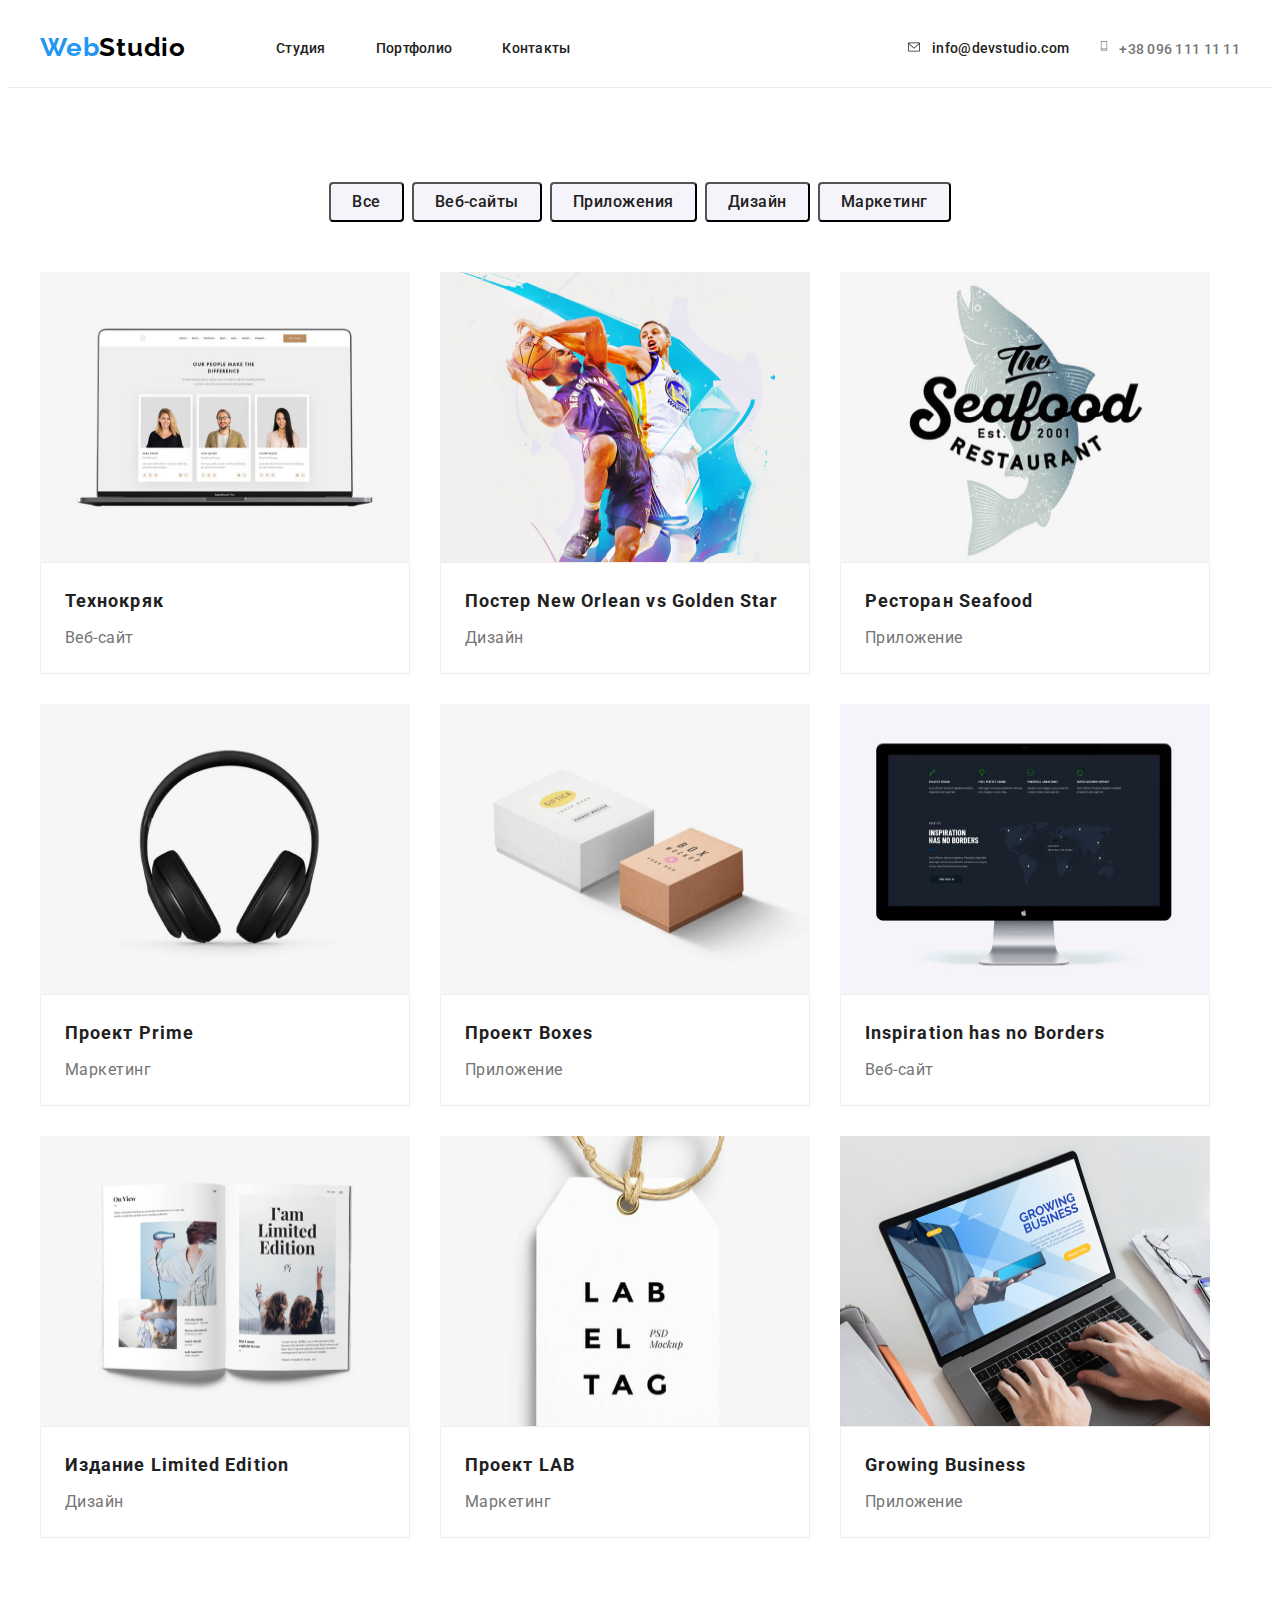
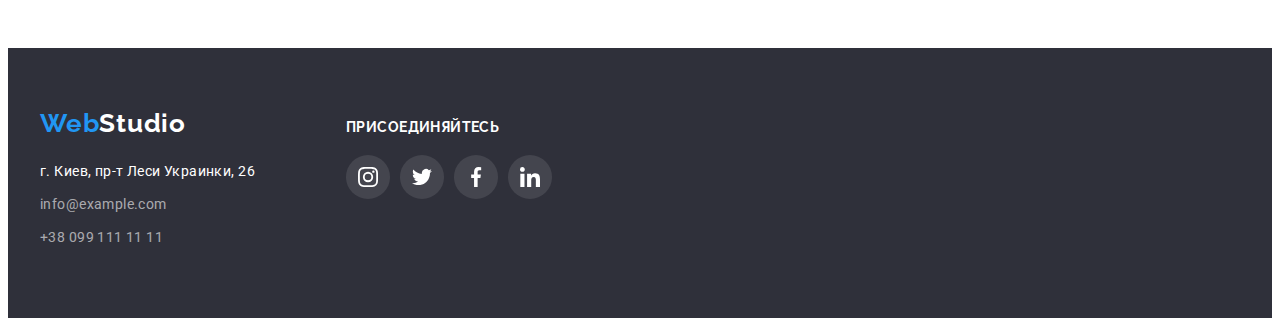
==== portfolio.html @ c13bd274 "Initial commit" ====
<!DOCTYPE html>
<html lang="ru">
  <head>
    <meta charset="UTF-8" />
    <meta http-equiv="X-UA-Compatible" content="IE=edge" />
    <meta name="viewport" content="width=device-width, initial-scale=1.0" />
    <title>Portfolio</title>
    <!-- Fonts start -->
    <link rel="preconnect" href="https://fonts.googleapis.com" />
    <link rel="preconnect" href="https://fonts.gstatic.com" crossorigin />
    <link
      href="https://fonts.googleapis.com/css2?family=Raleway:wght@700&family=Roboto:wght@400;500;700;900&display=swap"
      rel="stylesheet"
    />
    <!-- Fonts end -->
    <!-- Normalize start -->
    <link
      rel="stylesheet"
      href="https://cdnjs.cloudflare.com/ajax/libs/modern-normalize/1.1.0/modern-normalize.min.css"
      integrity="sha512-wpPYUAdjBVSE4KJnH1VR1HeZfpl1ub8YT/NKx4PuQ5NmX2tKuGu6U/JRp5y+Y8XG2tV+wKQpNHVUX03MfMFn9Q=="
      crossorigin="anonymous"
      referrerpolicy="no-referrer"
    />
    <!-- Normalize end -->
    <link rel="stylesheet" href="./scc/styles.css" />
  </head>
  <body>
    <!-- Header section -->
    <header class="header">
      <div class="container header-container">
        <a class="logo link" href="/" lang="en">Web<span class="lg">Studio</span></a>
        <nav class="header-nav">
          <ul class="header-list list">
            <li class="header-item">
              <a class="header-link header-link-current link" href="">Студия</a>
            </li>
            <li class="header-item">
              <a class="header-link link" href="./portfolio.html">Портфолио</a>
            </li>
            <li class="header-item">
              <a class="header-link link" href="">Контакты</a>
            </li>
          </ul>
        </nav>
        <ul class="header-cnt list">
          <li class="header-cnt-item">
            <a class="header-mail link" href="mailto:info@devstudio.com"
              ><svg class="hd-icon-ml" width="16" height="12">
                <use href="./images/icons/symbol-defs.svg#hd-envelope"></use></svg
              >info@devstudio.com</a
            >
          </li>
          <li class="header-cnt-item">
            <a class="header-phone link" href="tel:+380961111111"
              ><svg class="hd-icon-smph" width="10" height="16">
                <use href="./images/icons/symbol-defs.svg#hd-smartphone"></use></svg
              >+38 096 111 11 11</a
            >
          </li>
        </ul>
      </div>
    </header>
    <!-- Main section-->
    <main>
      <!-- portfolio section-->
      <section class="portfolio section">
        <!-- Логический подзаголовок СКРЫТ-->
        <h1 class="visually-hidden">Портфолио</h1>
        <!-- fiters part-->
        <ul class="container filters-list">
          <li class="fl-list-item list">
            <button class="fl-btn" type="button">Все</button>
          </li>
          <li class="fl-list-item list">
            <button class="fl-btn" type="button">Веб-сайты</button>
          </li>
          <li class="fl-list-item list">
            <button class="fl-btn" type="button">Приложения</button>
          </li>
          <li class="fl-list-item list">
            <button class="fl-btn" type="button">Дизайн</button>
          </li>
          <li class="fl-list-item list">
            <button class="fl-btn" type="button">Маркетинг</button>
          </li>
        </ul>
        <!-- projects part-->
        <div class="container">
          <ul class="pf-lists">
            <li class="pf-list-item list">
              <img
                class="pf-img"
                src="./images/portfolio/pf-box-1.jpg"
                alt=""
                width="370"
                height="290"
              />
              <div class="wrapper">
                <h2 class="pf-list-subtitle">Технокряк</h2>
                <p class="pf-descript">Веб-сайт</p>
              </div>
            </li>
            <li class="pf-list-item list">
              <img
                class="pf-img"
                src="./images/portfolio/pf-box-2.jpg"
                alt=""
                width="370"
                height="290"
              />
              <div class="wrapper">
                <h2 class="pf-list-subtitle">Постер New Orlean vs Golden Star</h2>
                <p class="pf-descript">Дизайн</p>
              </div>
            </li>
            <li class="pf-list-item list">
              <img
                class="pf-img"
                src="./images/portfolio/pf-box-3.jpg"
                alt=""
                width="370"
                height="290"
              />
              <div class="wrapper">
                <h2 class="pf-list-subtitle">Ресторан Seafood</h2>
                <p class="pf-descript">Приложение</p>
              </div>
            </li>
            <li class="pf-list-item list">
              <img
                class="pf-img"
                src="./images/portfolio/pf-box-4.jpg"
                alt=""
                width="370"
                height="290"
              />
              <div class="wrapper">
                <h2 class="pf-list-subtitle">Проект Prime</h2>
                <p class="pf-descript">Маркетинг</p>
              </div>
            </li>
            <li class="pf-list-item list">
              <img
                class="pf-img"
                src="./images/portfolio/pf-box-5.jpg"
                alt=""
                width="370"
                height="290"
              />
              <div class="wrapper">
                <h2 class="pf-list-subtitle">Проект Boxes</h2>
                <p class="pf-descript">Приложение</p>
              </div>
            </li>
            <li class="pf-list-item list">
              <img
                class="pf-img"
                src="./images/portfolio/pf-box-6.jpg"
                alt=""
                width="370"
                height="290"
              />
              <div class="wrapper">
                <h2 class="pf-list-subtitle" lang="en">Inspiration has no Borders</h2>
                <p class="pf-descript">Веб-сайт</p>
              </div>
            </li>
            <li class="pf-list-item list">
              <img
                class="pf-img"
                src="./images/portfolio/pf-box-7.jpg"
                alt=""
                width="370"
                height="290"
              />
              <div class="wrapper">
                <h2 class="pf-list-subtitle">Издание Limited Edition</h2>
                <p class="pf-descript">Дизайн</p>
              </div>
            </li>
            <li class="pf-list-item list">
              <img
                class="pf-img"
                src="./images/portfolio/pf-box-8.jpg"
                alt=""
                width="370"
                height="290"
              />
              <div class="wrapper">
                <h2 class="pf-list-subtitle">Проект LAB</h2>
                <p class="pf-descript">Маркетинг</p>
              </div>
            </li>
            <li class="pf-list-item list">
              <img
                class="pf-img"
                src="./images/portfolio/pf-box-9.jpg"
                alt=""
                width="370"
                height="290"
              />
              <div class="wrapper">
                <h2 class="pf-list-subtitle" lang="en">Growing Business</h2>
                <p class="pf-descript">Приложение</p>
              </div>
            </li>
          </ul>
        </div>
      </section>
    </main>
    <!-- Footer section -->
    <footer class="footer">
      <div class="container ft-container">
        <div class="lg-address">
          <a class="logo link ftr" href="/" lang="en">Web<span class="f-lg">Studio</span></a>
          <address class="address">
            <ul class="address-list list">
              <li class="address-item">
                <a href="" class="address-add ft-lk-current link"
                  >г. Киев, пр-т Леси Украинки, 26</a
                >
              </li>
              <li class="address-item">
                <a class="address-mail ft-lk-current link" href="mailto:info@example.com"
                  >info@example.com</a
                >
              </li>
              <li class="address-item">
                <a class="address-phone ft-lk-current link" href="tel:+380991111111"
                  >+38 099 111 11 11</a
                >
              </li>
            </ul>
          </address>
        </div>
        <div class="ft-social">
          <h4 class="ft-subtitle">присоединяйтесь</h4>
          <ul class="social list">
            <!-- social-item -->
            <li class="fs-item">
              <a
                class="fs-link link"
                href=""
                target="_blank"
                rel="noopener no-referrer"
                aria-label="instagram"
                ><svg class="ft-icon" width="20" height="20">
                  <use href="./images/icons/symbol-defs.svg#ftr-instagram"></use></svg
              ></a>
            </li>
            <li class="fs-item">
              <a
                class="fs-link link"
                href=""
                target="_blank"
                rel="noopener no-referrer"
                aria-label="twitter"
                ><svg class="ft-icon" width="20" height="20">
                  <use href="./images/icons/symbol-defs.svg#ftr-twitter"></use></svg
              ></a>
            </li>
            <li class="fs-item">
              <a
                class="fs-link link"
                href=""
                target="_blank"
                rel="noopener no-referrer"
                aria-label="facebook"
                ><svg class="ft-icon" width="20" height="20">
                  <use href="./images/icons/symbol-defs.svg#ftr-facebook"></use></svg
              ></a>
            </li>
            <li class="fs-item">
              <a
                class="fs-link link"
                href=""
                target="_blank"
                rel="noopener no-referrer"
                aria-label="linkedin"
                ><svg class="ft-icon" width="20" height="20">
                  <use href="./images/icons/symbol-defs.svg#ftr-linkedin"></use></svg
              ></a>
            </li>
          </ul>
        </div>
      </div>
    </footer>
  </body>
</html>
---- scc/styles.css ----
:root {
    /* fonts */
    --main-font: "Roboto", sans-serif;
    --secondary-font: "Raleway", sans-serif;

    /* text colors */
    --main-txt-cl:#212121;
    --secondary-cl: #757575;
    --accent-cl:#2196F3;
    --btn-txt-cl:#ffffff;

    /* bg colors */
    --light-bg-cl: #E5E5E5;
    --blond-bg-cl: #F5F4FA;
    --dark-bg-cl: #2F303A;
    
    /* other */

}
body{
    font-family: var(--main-font);
    color: var(--main-txt-cl);
}

    /* reset styles */
    h1,
    h2,
    h3,
    h4,
    h5,
    h6,
    p {
        margin: 0;
    }

    img {
    display: block;
    }

.link {
    text-decoration: none;
    color: currentColor;
}

.list {
    list-style: none; 
    padding: 0;
    margin: 0;
}


/* base styles */
.container {
    width: 1200px;
    padding-right: 15px;
    padding-left: 15px;
    margin-right: auto;
    margin-left: auto;

    /* outline: 2px solid red;
    outline-offset: -2px; */
}    

.section {
    padding-top: 94px;
    padding-bottom: 94px;
   
    /* outline: 8px solid rgb(71, 77, 255); */
}

.visually-hidden {
  position: absolute;
  width: 1px;
  height: 1px;
  margin: -1px;
  border: 0;
  padding: 0;
  
  white-space: nowrap;
  clip-path: inset(100%);
  clip: rect(0 0 0 0);
  overflow: hidden;
}

 /* 
==================
     Header
=================
*/ 

.header {
    padding-top: 24px;
    padding-bottom: 24px;
    border-bottom-width: 1px;
    border-bottom-style: solid;
    border-bottom-color: #ECECEC;
}

.header-container {
    display: flex;
    align-items: center;
}

.logo {
    margin-right: 90px;
    /* margin-left: 200px; */
    font-family: var(--secondary-font);
    font-weight: 700;
    font-size: 26px;
    line-height: calc(31 / 26);
    letter-spacing: 0.03em;
    color: var(--accent-cl);
} 

.lg{
    color: #000000;
} 

.header-nav{
    /* margin-right: 330px; */
    margin-right: auto;     
}

.header-list {
    display: flex;
    gap: 50px;
}

.header-cnt {
    display: flex;
    align-items: center;
    justify-content: center;
    gap: 30px; 
    /* outline: 5px solid red; */
}


.ml {
    width: 161px;
    /* height: 16; */
}

.header-link,
.header-mail,
.header-phone {
    padding-top: 32px;
    padding-bottom: 32px;
    font-weight: 500;
    font-size: 14px;
    line-height: calc(16 / 14);
    letter-spacing: 0.02em;
    color: var(--main-txt-cl);

    /* outline: 5px solid green; */
}

.hd-icon-ml {
    /* display: inline-block; */
    width: 16px;
    height: 12px;
    margin-right: 10px;
     --color1: currentColor; 
  
    /* outline: 2px solid blue; */
}

.hd-icon-smph {
    /* display: inline-block; */
    width: 10px;
    height: 16px;  
    margin-right: 10px;
    --color1: currentColor; 
    /* outline: 2px solid blue; */
}

.header-link:hover,
.header-link:focus, 
.header-mail:hover,
.header-mail:focus,
.header-phone:hover,
.header-phone:focus  {
    color: var(--accent-cl);
    --color1: var(--accent-cl);
}


.header-phone {
    padding-top: 32px;
    padding-bottom: 32px;
    font-weight: 500;
    font-size: 14px;
    line-height: calc(16 / 14);
    letter-spacing: 0.02em; 
    color: var(--secondary-cl);
}

/* .header-mail {
    margin-right: 50px;

       outline: 5px solid blue;
} */

/* 
     MAIN
==================
Hero section
=================
*/ 

.hero { 
    max-width: 1600px;
    height: 600px;
    margin-left: auto;
    margin-right: auto; 

    padding-top: 200px;
    padding-bottom: 200px;          
    background-image: linear-gradient(
        to right,
        rgba(47, 48, 58, 0.4),
        rgba(47, 48, 58, 0.4)
    ), 
    url("../images/hero/hr-box-optmz.jpg");

    /* background-color: var(--dark-bg-cl);          */
}

.ctn {
    height: 200px;
    width: 700px;
    text-align: center;  
    /* outline: 2px solid teal;     */
}

.main-title {
    /* padding-top: 200px; */
    /* padding-bottom: 280px; */
    margin-bottom: 30px;
    font-weight: 900;
    font-size: 44px;
    line-height: calc(60 / 44);     
    letter-spacing: 0.06em;
    text-transform: uppercase; 
    color: #FFFFFF;
}

.hero-btn:hover,
.hero-btn:focus {
    visibility: hidden;
}
/* кнопка не наследует шрифты */
.hero-btn {
    max-width: 250px;
    min-width: 200px;
    min-height: 50px;
    /* padding: 9px 31px;  */
    /* margin-top: 30px; */
    font-family: inherit;
    font-weight: 700;
    font-size: 16px;
    line-height: calc(30 / 16);    
    /* text-align: center; */
    letter-spacing: 0.06em;
    color: var(--btn-txt-cl);
    background-color: var(--accent-cl);
    cursor: pointer;  

    box-shadow: 0px 4px 4px rgba(0, 0, 0, 0.15);    
    border-radius: 4px; 
}

 
 /* ============
 Features section
=================
*/  

.features-list {
    display: flex;
    gap: 30px;
    /* background-color: var(--light-bg-cl); */
}

.features-item {
    max-width: 270px;
    height: 120px;
}

.ftur-box {
    display: flex;
    align-items: center;
    justify-content: center;     
    /* max-width: 270px; */

    height: 120px;
    margin-bottom: 30px;    

    background-color: #F5F4FA;
     /* outline: 2px solid green; */
}

.ftur-icon {
  display: inline-block;
  width: 70px;
  height: 70px;
  fill: currentColor;
  
}

.features-subtitle {
    margin-bottom: 10px;
    font-weight: 700;
    font-size: 14px;
    line-height: calc (16 \ 14);
    letter-spacing: 0.03em;
    text-transform: uppercase;
    color: var(--main-txt-cl);
}
 
.features-descript { 
    font-size: 14px;
    line-height: calc(24 / 14);
    letter-spacing: 0.03em; 
    color: var(--secondary-cl);
}

/* 
==================
 Affairs section
=================
*/ 

.affair {
     display: flex;
  
}

.affairs-list {
    display: flex;
    gap: 30px;
   /* background-color: var(--light-bg-cl); */
}

.affairs-title {
margin-bottom: 50px;
font-weight: 700;
font-size: 36px;
line-height: calc(42 / 36);
text-align: center;
letter-spacing: 0.03em;
color: var(--main-txt-cl);
}



/* 
==================
 team section
=================
*/

.team {
   background-color: var(--blond-bg-cl);
}

.team-list {
    display: flex;
    gap: 30px;
}

.team-title {
    margin-bottom: 50px; 
    font-weight: 700;
    font-size: 36px;
    line-height: calc(42 / 36);
    text-align: center;
    letter-spacing: 0.03em;
    color: var(--main-txt-cl);
}

.team-list-item {

    background: #FFFFFF;
    box-shadow: 0px 1px 3px rgba(0, 0, 0, 0.12), 0px 1px 1px rgba(0, 0, 0, 0.14), 0px 2px 1px rgba(0, 0, 0, 0.2);
    border-radius: 0px 0px 4px 4px;

    /* outline: 2px solid green; */
}

.team-wrapper{
    padding-top: 30px;
    padding-right: 5px;
    padding-bottom: 30px;
    padding-left: 5px; 

    text-align: center;  
    /* outline: 10px solid red; */
} 

.team-list-subtitle {
    margin-bottom: 10px;
    font-weight: 500;
    font-size: 16px;
    line-height: calc(19 / 16);
    /* text-align: center; */
    letter-spacing: 0.03em;
    color: var(--main-txt-cl);
}

.team-descript {
    /* font-weight: 400; */
    font-size: 16px;
    line-height: calc(19 / 16);
    /* text-align: center; */
    letter-spacing: 0.03em; 
    color: var(--secondary-cl);
    margin-bottom: 16px;
} 

.tm {
    display: flex;
    align-items: center;
    justify-content: center;
    gap: 10px;
}

.t-link {
   display: flex;
   align-items: center;
   justify-content: center;
      
   width: 44px;
   height: 44px;
   background-color: #FFFFFF;
   border-radius: 50%;

    /* outline: 2px solid red;
    outline-offset: -2px; */
}

.tm-icon {
    --color5: #afb1b8;
    --color4: #afb1b8;
}

.t-link:hover, 
.t-link:focus {
background-color:  #2196F3;
}


.t-link:hover .tm-icon,
.t-link:focus .tm-icon {
   --color5: #fff; 
   --color4: #fff;
}


/* 
==================
Clients sektion
=================
*/ 


.clients-title {
margin-bottom: 50px;
font-weight: 700;
font-size: 36px;
line-height: calc(42 / 36);
text-align: center;
letter-spacing: 0.03em;
color: var(--main-txt-cl);
}

.clients-list {
    display: flex;
    align-items: center;
    justify-content:space-between; 
    gap: 30px;
    
    /* outline: 2px solid red; */
}

.cl-link { 
    display: inline-block;
    max-width: 170px;
    height: 90px;
    margin-bottom: 0;
    padding-bottom: 0; 

    border-top: 1px solid #AFB1B8;
    border-right: 1px solid #AFB1B8;
    border-bottom: 1px solid #AFB1B8;
    border-left: 1px solid #AFB1B8;
    border-radius: 4px;
    /* background-color: #E5E5E5;   */

    /* outline: 2px solid purple; */
    /* cursor: pointer; */  
}

.cl-icon {
    /* display: inline-block; */
    width: 170px;
    height: 92px;
    
    /* background-color: #E5E5E5;   */
    /* outline: 6px solid purple; */
   
    --color3: #afb1b8;
    cursor: pointer;   
}


.cl-link:hover,
.cl-link:focus
{
    border: 1px solid #2196F3;
     --color5:var(--accent-cl);
    --color3:var(--accent-cl);  
}

.cl-link:hover .cl-icon, 
.cl-link:focus .cl-icon {
    --color5:var(--accent-cl);
    --color3:var(--accent-cl); 
} 

/* 
==================
 footer
=================
*/ 
.footer {
    padding-top: 60px;
    padding-bottom: 60px;
    background-color: var(--dark-bg-cl);
}

.lg-address{
    margin-right: 70px;
}

.ft-container {
    display: flex;
    align-items: baseline;
}

/* .logo {
    font-weight: 700;
    font-size: 26px;
    line-height: cacl(31 / 26);
    letter-spacing: 0.03em;
    color: #2196F3;
} */

.ftr{
    margin-bottom: 20px;
}

.f-lg {
    color: #FFFFFF;
}

/* .ftr{
    margin-bottom: 20px;
} */

.address{
    margin-top: 20px;
    font-style: normal;
    /* visibility: hidden; */
}

.address-item {
    margin-bottom: 9px;
}

.address-add {
    /* font-weight: 400; */
    font-size: 14px;
    line-height:calc(24 / 14);
    letter-spacing: 0.03em;
    color: #FFFFFF;
}

.address-mail,
.address-phone {
    /* font-weight: 400; */
    font-size: 14px;
    line-height: calc(24 / 14);
    letter-spacing: 0.03em;
    color: rgba(255, 255, 255, 0.6);
}

.address-add:hover,
.address-add:focus, 
.address-mail:hover,
.address-mail:focus, 
.address-phone:hover,
.address-phone:focus {
    color: var(--accent-cl);
}


.ft-subtitle {
    margin-bottom: 20px;

    font-family: var(--secondary-font);
    font-style: normal;
    font-weight: 700;
    font-size: 14px;
    line-height: calc(16 / 14);
    letter-spacing: 0.03em;
    text-transform: uppercase;

    color: #FFFFFF;

}

.social {
    display: flex;
    align-items: center;
    justify-content: center;
    gap: 10px;
}

.fs-link {
   display: flex;
   align-items: center;
   justify-content: center;
      
   width: 44px;
   height: 44px;
   background: rgba(255, 255, 255, 0.1);    
   border-radius: 50%; 

    /* outline: 2px solid red;
    outline-offset: -2px; */
}

.ft-icon {
    --color4: #fff;
}

.fs-link:hover,
.fs-link:focus {
    background-color:  #2196F3;
}

/* .fs-link:hover .ft-icon,
.fs-link:focus .ft-icon {
   --color4: #fff;
} */



/* 
==================
==================
 Portfolio page
=================
    Main section
================== 
    Portfolio section
==================
    fiters part
==================   
*/

.filters-list {
    display: flex;
    gap: 8px;
    /* width: 611px; */
    /* height: 54px; */
    justify-content: center;
    margin-top: 0;
    margin-bottom: 50px;
    }

.fl-btn {
    /* height: 38px; */
    font-family: inherit;
    font-weight: 500;
    font-size: 16px;
    line-height: calc(26 / 16);
    text-align: center;
    letter-spacing: 0.03em;
    color: var(--main-txt-cl);
    background: var(--blond-bg-cl);
    cursor: pointer;
    display: inline-block;
   
    /* box-shadow: 0px 3px 1px rgba(0, 0, 0, 0.1), 0px 1px 2px rgba(0, 0, 0, 0.08), 0px 2px 2px rgba(0, 0, 0, 0.12); */
    padding: 5px 21px;
    border-radius: 4px;    
} 

.fl-btn:hover,
.fl-btn:focus {
    color: var(--btn-txt-cl);
    background-color: var(--accent-cl); 
    
    box-shadow: 0px 3px 1px rgba(0, 0, 0, 0.1), 0px 1px 2px rgba(0, 0, 0, 0.08), 0px 2px 2px rgba(0, 0, 0, 0.12);
    /* padding: 5px 21px;
    border-radius: 4px;  */  
}


/* 
==================
    projects part
=================
*/ 

.pf-lists {
  display: flex;
  /* Make a flex container multiline */
  flex-wrap: wrap;
  /* Set gap between rows and columns */
  gap: 30px;
  padding: 0;
  list-style: none;
}

.pf-list-item:hover {
    
    /* border: 1px solid #EEEEEE; */
    box-shadow: 0px 1px 1px rgba(0, 0, 0, 0.12), 0px 4px 4px rgba(0, 0, 0, 0.06), 1px 4px 6px rgba(0, 0, 0, 0.16);
}

.wrapper{
    padding-top: 20px;
    padding-right: 24px;
    padding-bottom: 20px;
    padding-left: 24px; 

    border-top-width: 1px;
    border-top-style: solid;
    border-top-color: #EEEEEE;

    border-right-width: 1px;
    border-right-style: solid;
    border-right-color: #EEEEEE;

    border-bottom-width: 1px;
    border-bottom-style: solid;
    border-bottom-color: #EEEEEE;

    border-left-width: 1px;
    border-left-style: solid;
    border-left-color: #EEEEEE;     
    /* outline: 2px solid green; */
}

.item {
  /*  Set the width of the elements  */
  flex-basis: calc((100% - 60px) / 3);
  
}
 
.pf-list-subtitle {
    margin-bottom: 4px;
    font-weight: 700;
    font-size: 18px;
    line-height: calc(36 /18);
    letter-spacing: 0.06em;
    color: var(--main-txt-cl);
}

.pf-descript {
    /* font-weight: 400; */
    font-size: 16px;
    line-height: calc(30 / 16); 
    letter-spacing: 0.03em; 
    color: var(--secondary-cl);
}
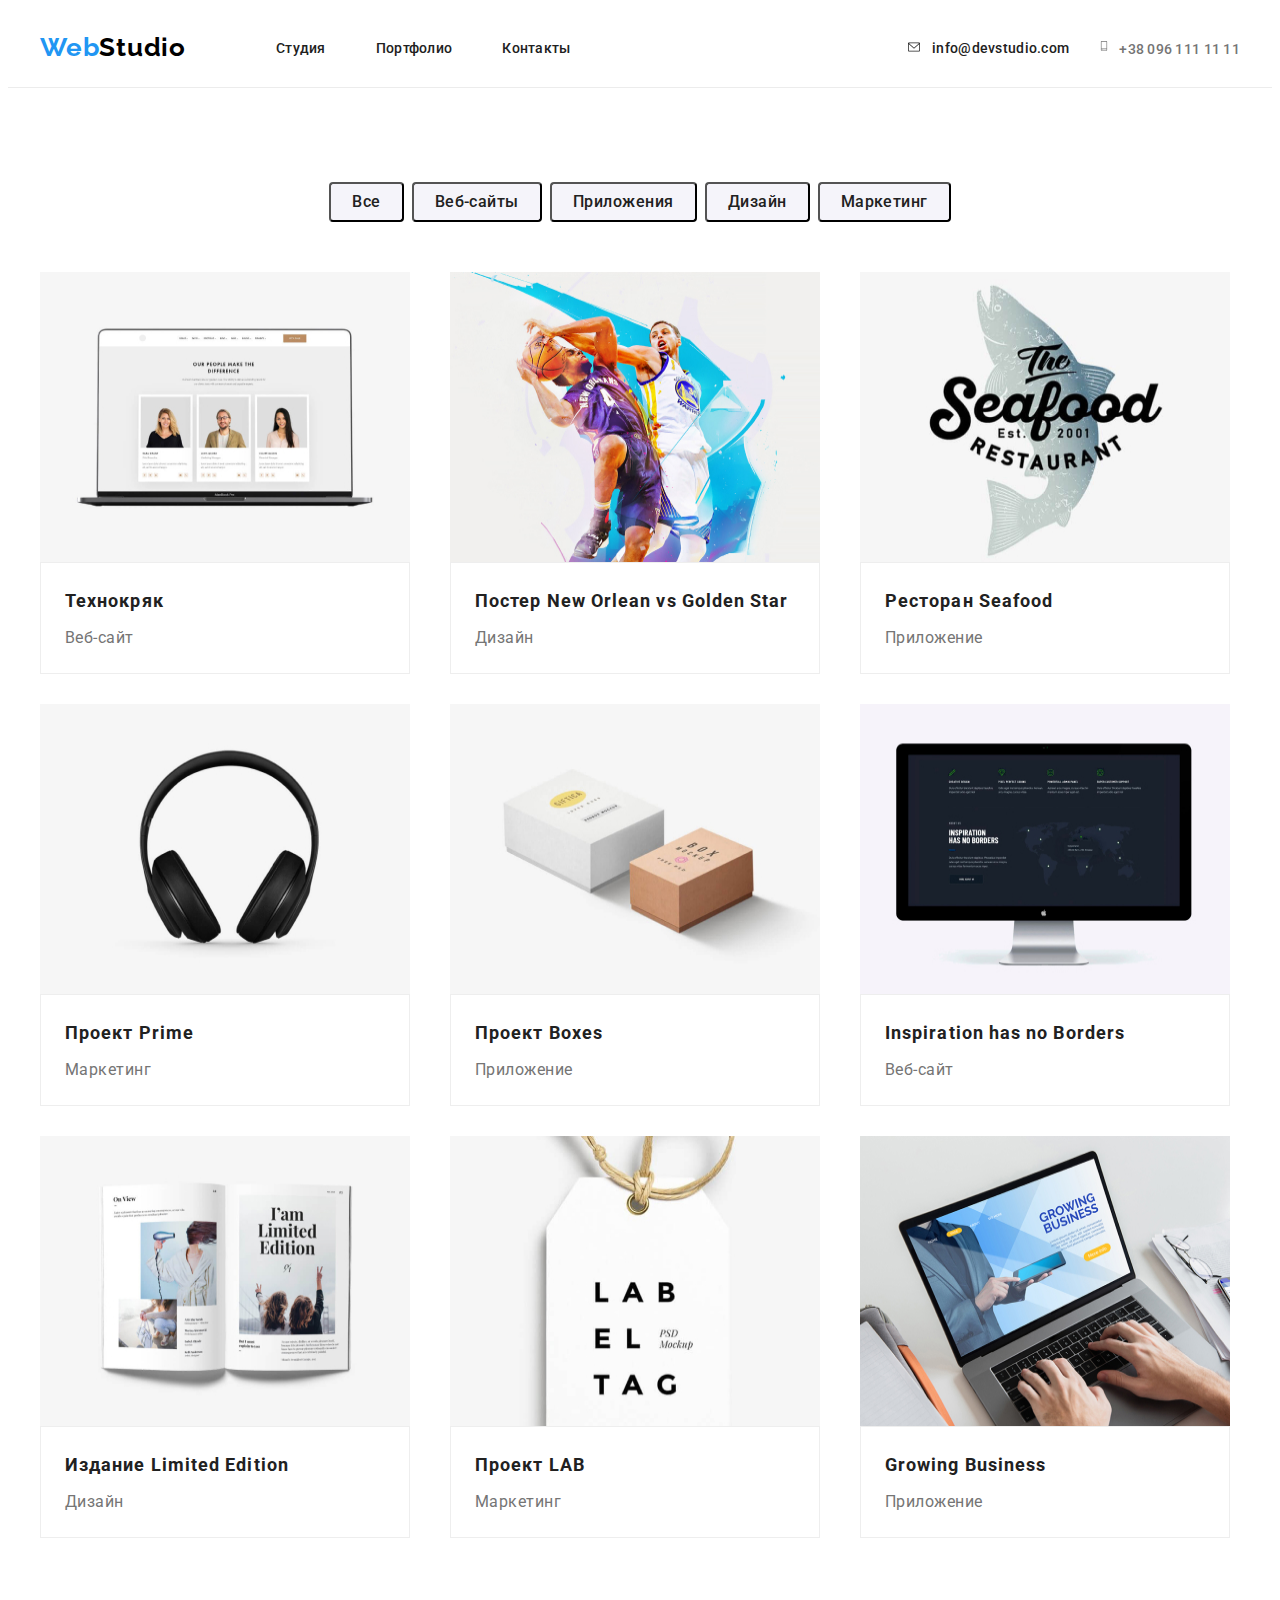
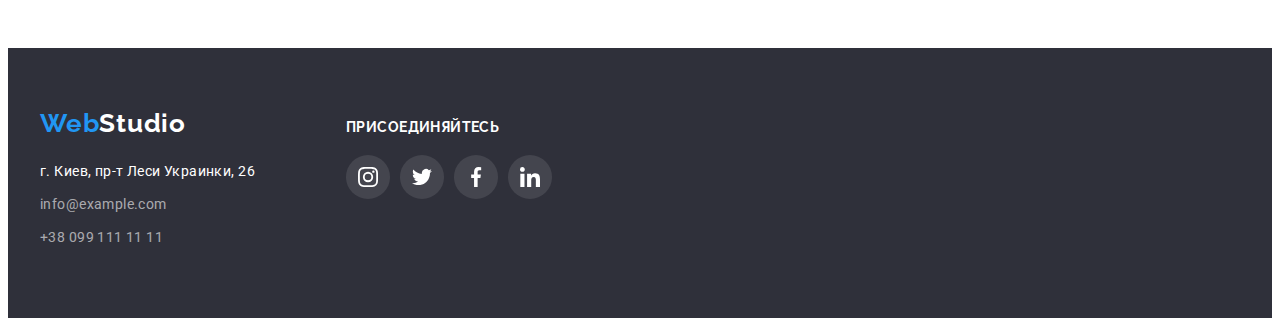
==== commit bcdd073b: "modal window" ====
--- a/portfolio.html
+++ b/portfolio.html
@@ -87,122 +87,221 @@
         <!-- projects part-->
         <div class="container">
           <ul class="pf-lists">
-            <li class="pf-list-item list">
-              <img
-                class="pf-img"
-                src="./images/portfolio/pf-box-1.jpg"
-                alt=""
-                width="370"
-                height="290"
-              />
-              <div class="wrapper">
-                <h2 class="pf-list-subtitle">Технокряк</h2>
-                <p class="pf-descript">Веб-сайт</p>
-              </div>
-            </li>
-            <li class="pf-list-item list">
-              <img
-                class="pf-img"
-                src="./images/portfolio/pf-box-2.jpg"
-                alt=""
-                width="370"
-                height="290"
-              />
-              <div class="wrapper">
-                <h2 class="pf-list-subtitle">Постер New Orlean vs Golden Star</h2>
-                <p class="pf-descript">Дизайн</p>
-              </div>
-            </li>
-            <li class="pf-list-item list">
-              <img
-                class="pf-img"
-                src="./images/portfolio/pf-box-3.jpg"
-                alt=""
-                width="370"
-                height="290"
-              />
-              <div class="wrapper">
-                <h2 class="pf-list-subtitle">Ресторан Seafood</h2>
-                <p class="pf-descript">Приложение</p>
-              </div>
-            </li>
-            <li class="pf-list-item list">
-              <img
-                class="pf-img"
-                src="./images/portfolio/pf-box-4.jpg"
-                alt=""
-                width="370"
-                height="290"
-              />
-              <div class="wrapper">
-                <h2 class="pf-list-subtitle">Проект Prime</h2>
-                <p class="pf-descript">Маркетинг</p>
-              </div>
-            </li>
-            <li class="pf-list-item list">
-              <img
-                class="pf-img"
-                src="./images/portfolio/pf-box-5.jpg"
-                alt=""
-                width="370"
-                height="290"
-              />
-              <div class="wrapper">
-                <h2 class="pf-list-subtitle">Проект Boxes</h2>
-                <p class="pf-descript">Приложение</p>
-              </div>
-            </li>
-            <li class="pf-list-item list">
-              <img
-                class="pf-img"
-                src="./images/portfolio/pf-box-6.jpg"
-                alt=""
-                width="370"
-                height="290"
-              />
-              <div class="wrapper">
-                <h2 class="pf-list-subtitle" lang="en">Inspiration has no Borders</h2>
-                <p class="pf-descript">Веб-сайт</p>
-              </div>
-            </li>
-            <li class="pf-list-item list">
-              <img
-                class="pf-img"
-                src="./images/portfolio/pf-box-7.jpg"
-                alt=""
-                width="370"
-                height="290"
-              />
-              <div class="wrapper">
-                <h2 class="pf-list-subtitle">Издание Limited Edition</h2>
-                <p class="pf-descript">Дизайн</p>
-              </div>
-            </li>
-            <li class="pf-list-item list">
-              <img
-                class="pf-img"
-                src="./images/portfolio/pf-box-8.jpg"
-                alt=""
-                width="370"
-                height="290"
-              />
-              <div class="wrapper">
-                <h2 class="pf-list-subtitle">Проект LAB</h2>
-                <p class="pf-descript">Маркетинг</p>
-              </div>
-            </li>
-            <li class="pf-list-item list">
-              <img
-                class="pf-img"
-                src="./images/portfolio/pf-box-9.jpg"
-                alt=""
-                width="370"
-                height="290"
-              />
-              <div class="wrapper">
-                <h2 class="pf-list-subtitle" lang="en">Growing Business</h2>
-                <p class="pf-descript">Приложение</p>
-              </div>
+            <li class="pf-list item list">
+              <a class="pf-link link" href="">
+                <div class="pf-box">
+                  <img
+                    class="pf-img"
+                    src="./images/portfolio/pf-box-1.jpg"
+                    alt=""
+                    width="370"
+                    height="290"
+                  />
+                  <div class="overlay">
+                    <p>
+                      Ресурс предлагает комплексные предложения с разным уровнем функционала и
+                      сервисов. Все это позволит посетителю получить исчерпывающие сведения о
+                      компании или частном лице.
+                    </p>
+                  </div>
+                </div>
+                <div class="wrapper">
+                  <h2 class="pf-list-subtitle">Технокряк</h2>
+                  <p class="pf-descript">Веб-сайт</p>
+                </div></a
+              >
+            </li>
+            <li class="pf-list item list">
+              <a class="pf-link link" href="">
+                <div class="pf-box">
+                  <img
+                    class="pf-img"
+                    src="./images/portfolio/pf-box-2.jpg"
+                    alt=""
+                    width="370"
+                    height="290"
+                  />
+                  <div class="overlay">
+                    <p>
+                      Ресурс предлагает комплексные предложения с разным уровнем функционала и
+                      сервисов. Все это позволит посетителю получить исчерпывающие сведения о
+                      компании или частном лице.
+                    </p>
+                  </div>
+                </div>
+                <div class="wrapper">
+                  <h2 class="pf-list-subtitle">Постер New Orlean vs Golden Star</h2>
+                  <p class="pf-descript">Дизайн</p>
+                </div></a
+              >
+            </li>
+            <li class="pf-list item list">
+              <a class="pf-link link" href="">
+                <div class="pf-box">
+                  <img
+                    class="pf-img"
+                    src="./images/portfolio/pf-box-3.jpg"
+                    alt=""
+                    width="370"
+                    height="290"
+                  />
+                  <div class="overlay">
+                    <p>
+                      Ресурс предлагает комплексные предложения с разным уровнем функционала и
+                      сервисов. Все это позволит посетителю получить исчерпывающие сведения о
+                      компании или частном лице.
+                    </p>
+                  </div>
+                </div>
+                <div class="wrapper">
+                  <h2 class="pf-list-subtitle">Ресторан Seafood</h2>
+                  <p class="pf-descript">Приложение</p>
+                </div></a
+              >
+            </li>
+            <li class="pf-list item list">
+              <a class="pf-link link" href="">
+                <div class="pf-box">
+                  <img
+                    class="pf-img"
+                    src="./images/portfolio/pf-box-4.jpg"
+                    alt=""
+                    width="370"
+                    height="290"
+                  />
+                  <div class="overlay">
+                    <p>
+                      Ресурс предлагает комплексные предложения с разным уровнем функционала и
+                      сервисов. Все это позволит посетителю получить исчерпывающие сведения о
+                      компании или частном лице.
+                    </p>
+                  </div>
+                </div>
+                <div class="wrapper">
+                  <h2 class="pf-list-subtitle">Проект Prime</h2>
+                  <p class="pf-descript">Маркетинг</p>
+                </div></a
+              >
+            </li>
+            <li class="pf-list item list">
+              <a class="pf-link link" href="">
+                <div class="pf-box">
+                  <img
+                    class="pf-img"
+                    src="./images/portfolio/pf-box-5.jpg"
+                    alt=""
+                    width="370"
+                    height="290"
+                  />
+                  <div class="overlay">
+                    <p>
+                      Ресурс предлагает комплексные предложения с разным уровнем функционала и
+                      сервисов. Все это позволит посетителю получить исчерпывающие сведения о
+                      компании или частном лице.
+                    </p>
+                  </div>
+                </div>
+                <div class="wrapper">
+                  <h2 class="pf-list-subtitle">Проект Boxes</h2>
+                  <p class="pf-descript">Приложение</p>
+                </div></a
+              >
+            </li>
+            <li class="pf-list item list">
+              <a class="pf-link link" href="">
+                <div class="pf-box">
+                  <img
+                    class="pf-img"
+                    src="./images/portfolio/pf-box-6.jpg"
+                    alt=""
+                    width="370"
+                    height="290"
+                  />
+                  <div class="overlay">
+                    <p>
+                      Ресурс предлагает комплексные предложения с разным уровнем функционала и
+                      сервисов. Все это позволит посетителю получить исчерпывающие сведения о
+                      компании или частном лице.
+                    </p>
+                  </div>
+                </div>
+                <div class="wrapper">
+                  <h2 class="pf-list-subtitle" lang="en">Inspiration has no Borders</h2>
+                  <p class="pf-descript">Веб-сайт</p>
+                </div></a
+              >
+            </li>
+            <li class="pf-list item list">
+              <a class="pf-link link" href="">
+                <div class="pf-box">
+                  <img
+                    class="pf-img"
+                    src="./images/portfolio/pf-box-7.jpg"
+                    alt=""
+                    width="370"
+                    height="290"
+                  />
+                  <div class="overlay">
+                    <p>
+                      Ресурс предлагает комплексные предложения с разным уровнем функционала и
+                      сервисов. Все это позволит посетителю получить исчерпывающие сведения о
+                      компании или частном лице.
+                    </p>
+                  </div>
+                </div>
+                <div class="wrapper">
+                  <h2 class="pf-list-subtitle">Издание Limited Edition</h2>
+                  <p class="pf-descript">Дизайн</p>
+                </div></a
+              >
+            </li>
+            <li class="pf-list item list">
+              <a class="pf-link link" href="">
+                <div class="pf-box">
+                  <img
+                    class="pf-img"
+                    src="./images/portfolio/pf-box-8.jpg"
+                    alt=""
+                    width="370"
+                    height="290"
+                  />
+                  <div class="overlay">
+                    <p>
+                      Ресурс предлагает комплексные предложения с разным уровнем функционала и
+                      сервисов. Все это позволит посетителю получить исчерпывающие сведения о
+                      компании или частном лице.
+                    </p>
+                  </div>
+                </div>
+                <div class="wrapper">
+                  <h2 class="pf-list-subtitle">Проект LAB</h2>
+                  <p class="pf-descript">Маркетинг</p>
+                </div></a
+              >
+            </li>
+            <li class="pf-list item list">
+              <a class="pf-link link" href="">
+                <div class="pf-box">
+                  <img
+                    class="pf-img"
+                    src="./images/portfolio/pf-box-9.jpg"
+                    alt=""
+                    width="370"
+                    height="290"
+                  />
+                  <div class="overlay">
+                    <p>
+                      Ресурс предлагает комплексные предложения с разным уровнем функционала и
+                      сервисов. Все это позволит посетителю получить исчерпывающие сведения о
+                      компании или частном лице.
+                    </p>
+                  </div>
+                </div>
+                <div class="wrapper">
+                  <h2 class="pf-list-subtitle" lang="en">Growing Business</h2>
+                  <p class="pf-descript">Приложение</p>
+                </div></a
+              >
             </li>
           </ul>
         </div>
--- a/scc/styles.css
+++ b/scc/styles.css
@@ -151,6 +151,12 @@
     letter-spacing: 0.02em;
     color: var(--main-txt-cl);
 
+    /* text-shadow: 0px 4px 4px rgba(0, 0, 0, 0.25); */
+    transition-property: color;
+    transition-duration: 250ms;
+    transition-timing-function: cubic-bezier(0.4, 0, 0.2, 1);
+    transition-delay:0s;
+
     /* outline: 5px solid green; */
 }
 
@@ -194,11 +200,6 @@
     color: var(--secondary-cl);
 }
 
-/* .header-mail {
-    margin-right: 50px;
-
-       outline: 5px solid blue;
-} */
 
 /* 
      MAIN
@@ -244,10 +245,7 @@
     color: #FFFFFF;
 }
 
-.hero-btn:hover,
-.hero-btn:focus {
-    visibility: hidden;
-}
+
 /* кнопка не наследует шрифты */
 .hero-btn {
     max-width: 250px;
@@ -265,11 +263,18 @@
     background-color: var(--accent-cl);
     cursor: pointer;  
 
-    box-shadow: 0px 4px 4px rgba(0, 0, 0, 0.15);    
+    box-shadow: 0px 4px 4px rgba(0, 0, 0, 0.15);        
     border-radius: 4px; 
-}
-
- 
+    transition: visibility 250ms cubic-bezier(0.4, 0, 0.2, 1) 0s;
+}
+
+.hero-btn:hover,
+.hero-btn:focus {
+    visibility: hidden;
+}
+    
+
+
  /* ============
  Features section
 =================
@@ -304,7 +309,6 @@
   width: 70px;
   height: 70px;
   fill: currentColor;
-  
 }
 
 .features-subtitle {
@@ -350,7 +354,6 @@
 letter-spacing: 0.03em;
 color: var(--main-txt-cl);
 }
-
 
 
 /* 
@@ -432,15 +435,22 @@
    width: 44px;
    height: 44px;
    background-color: #FFFFFF;
-   border-radius: 50%;
-
+   border-radius: 50%;  
+
+   transition: background-color 250ms cubic-bezier(0.4, 0, 0.2, 1) 0s;
     /* outline: 2px solid red;
     outline-offset: -2px; */
 }
 
-.tm-icon {
+.tm-icon { 
     --color5: #afb1b8;
     --color4: #afb1b8;
+
+    transition-property: --color5, -color4;
+    transition-duration: 250ms;
+    transition-timing-function: cubic-bezier(0.4, 0, 0.2, 1);
+    transition-delay:0s;
+
 }
 
 .t-link:hover, 
@@ -494,8 +504,14 @@
     border-bottom: 1px solid #AFB1B8;
     border-left: 1px solid #AFB1B8;
     border-radius: 4px;
-    /* background-color: #E5E5E5;   */
-
+
+    /* transition: border 250ms cubic-bezier(0.4, 0, 0.2, 1) 0s; */ 
+    transition-property: border, --color5, -color3;
+    transition-duration: 250ms;
+    transition-timing-function: cubic-bezier(0.4, 0, 0.2, 1);
+    transition-delay:0s;
+
+    /* background-color: #E5E5E5;   */ 
     /* outline: 2px solid purple; */
     /* cursor: pointer; */  
 }
@@ -506,18 +522,16 @@
     height: 92px;
     
     /* background-color: #E5E5E5;   */
-    /* outline: 6px solid purple; */
-   
+    /* outline: 6px solid purple; */    
     --color3: #afb1b8;
     cursor: pointer;   
 }
-
 
 .cl-link:hover,
 .cl-link:focus
 {
     border: 1px solid #2196F3;
-     --color5:var(--accent-cl);
+    --color5:var(--accent-cl);
     --color3:var(--accent-cl);  
 }
 
@@ -583,6 +597,8 @@
     line-height:calc(24 / 14);
     letter-spacing: 0.03em;
     color: #FFFFFF;
+
+    transition: color 250ms cubic-bezier(0.4, 0, 0.2, 1) 0s;
 }
 
 .address-mail,
@@ -591,7 +607,9 @@
     font-size: 14px;
     line-height: calc(24 / 14);
     letter-spacing: 0.03em;
-    color: rgba(255, 255, 255, 0.6);
+    color: rgba(255, 255, 255, 0.6); 
+
+    transition: color 250ms cubic-bezier(0.4, 0, 0.2, 1) 0s;
 }
 
 .address-add:hover,
@@ -635,9 +653,10 @@
    height: 44px;
    background: rgba(255, 255, 255, 0.1);    
    border-radius: 50%; 
-
+   
+   transition: background-color 250ms cubic-bezier(0.4, 0, 0.2, 1) 0s;
     /* outline: 2px solid red;
-    outline-offset: -2px; */
+    outline-offset: -2px; */  
 }
 
 .ft-icon {
@@ -648,12 +667,6 @@
 .fs-link:focus {
     background-color:  #2196F3;
 }
-
-/* .fs-link:hover .ft-icon,
-.fs-link:focus .ft-icon {
-   --color4: #fff;
-} */
-
 
 
 /* 
@@ -691,10 +704,16 @@
     background: var(--blond-bg-cl);
     cursor: pointer;
     display: inline-block;
-   
-    /* box-shadow: 0px 3px 1px rgba(0, 0, 0, 0.1), 0px 1px 2px rgba(0, 0, 0, 0.08), 0px 2px 2px rgba(0, 0, 0, 0.12); */
+       
     padding: 5px 21px;
     border-radius: 4px;    
+
+    /* transition: color box-shadow, 250ms cubic-bezier(0.4, 0, 0.2, 1) 0s; */
+
+    transition-property: color, background-color, box-shadow;
+    transition-duration: 250ms;
+    transition-timing-function: cubic-bezier(0.4, 0, 0.2, 1);
+    transition-delay:0s;
 } 
 
 .fl-btn:hover,
@@ -722,12 +741,66 @@
   gap: 30px;
   padding: 0;
   list-style: none;
-}
-
-.pf-list-item:hover {
-    
+  
+}
+
+.pf-link {  
+  display: inline-block;  
+ /* position: relative;    */
+ transition: box-shadow, 250ms cubic-bezier(0.4, 0, 0.2, 1) 0s;
+ /* overflow: hidden; */
+}
+
+.pf-box {
+    position: relative; 
+    overflow: hidden;
+
+    display: flex;
+    align-items: center;
+    justify-content: center; 
+}
+
+.overlay { 
+  position: absolute; 
+  top: 0;
+  left: 0; 
+
+  transform: translatey(100%);
+  transition: transform 250ms ease;
+  
+  display: flex;
+  align-items: center;
+  justify-content: center; 
+  /* width: 100%;
+  height: 100%; */
+  width: 370px;
+  height: 290px;
+
+  padding: 63px 24px;
+  background: rgba(33, 150, 243, 0.9);
+}
+
+.overlay > p { 
+width: 322px;
+height: 168px;    
+
+font-weight: 400;
+font-size: 18px;
+line-height: calc(28 / 18);
+letter-spacing: 0.03em;
+
+color: #FFFFFF;
+text-align: left;
+user-select: none;  
+} 
+
+.pf-link:hover {     
     /* border: 1px solid #EEEEEE; */
     box-shadow: 0px 1px 1px rgba(0, 0, 0, 0.12), 0px 4px 4px rgba(0, 0, 0, 0.06), 1px 4px 6px rgba(0, 0, 0, 0.16);
+}
+
+.pf-link:hover .overlay {
+    transform: translatey(0);
 }
 
 .wrapper{
@@ -752,12 +825,13 @@
     border-left-style: solid;
     border-left-color: #EEEEEE;     
     /* outline: 2px solid green; */
+
+    /* overflow: hidden; */ 
 }
 
 .item {
   /*  Set the width of the elements  */
-  flex-basis: calc((100% - 60px) / 3);
-  
+  flex-basis: calc((100% - 60px) / 3);      
 }
  
 .pf-list-subtitle {
@@ -777,4 +851,58 @@
     color: var(--secondary-cl);
 }
 
- +
+/* 
+==================
+   Modal window
+=================
+*/ 
+
+.backdrop {
+    position: fixed;
+    top: 0;
+    left: 0;
+    z-index: 1000; 
+    width: 100%;
+    height: 100%;
+
+    background: rgba(0, 0, 0, 0.2);
+    backdrop-filter: blur(3px);
+}
+
+.backdrop.is-hidden {
+    opacity: 0;
+    visibility: hidden;
+    pointer-events: none; 
+}
+
+.modal {
+    position: relative;
+    top: 50%;
+    left: 50%;
+    transform: translate(-50%, -50%);  
+    width: 528px;
+    height: 581px;
+
+    background: #FFFFFF;
+    box-shadow: 0px 1px 3px rgba(0, 0, 0, 0.12), 0px 1px 1px rgba(0, 0, 0, 0.14), 0px 2px 1px rgba(0, 0, 0, 0.2);
+    border-radius: 4px; 
+}
+
+.modal-btn {
+    position: absolute;
+    top: 8px;
+    right: 8px; 
+    display: flex;
+    align-items: center;
+    justify-content: center;
+
+    width: 30px;
+    height: 30px;
+    padding: 0;
+
+    border-radius: 50%;
+    background: #FFFFFF;
+    border: 1px solid rgba(0, 0, 0, 0.1);
+    cursor: pointer;
+}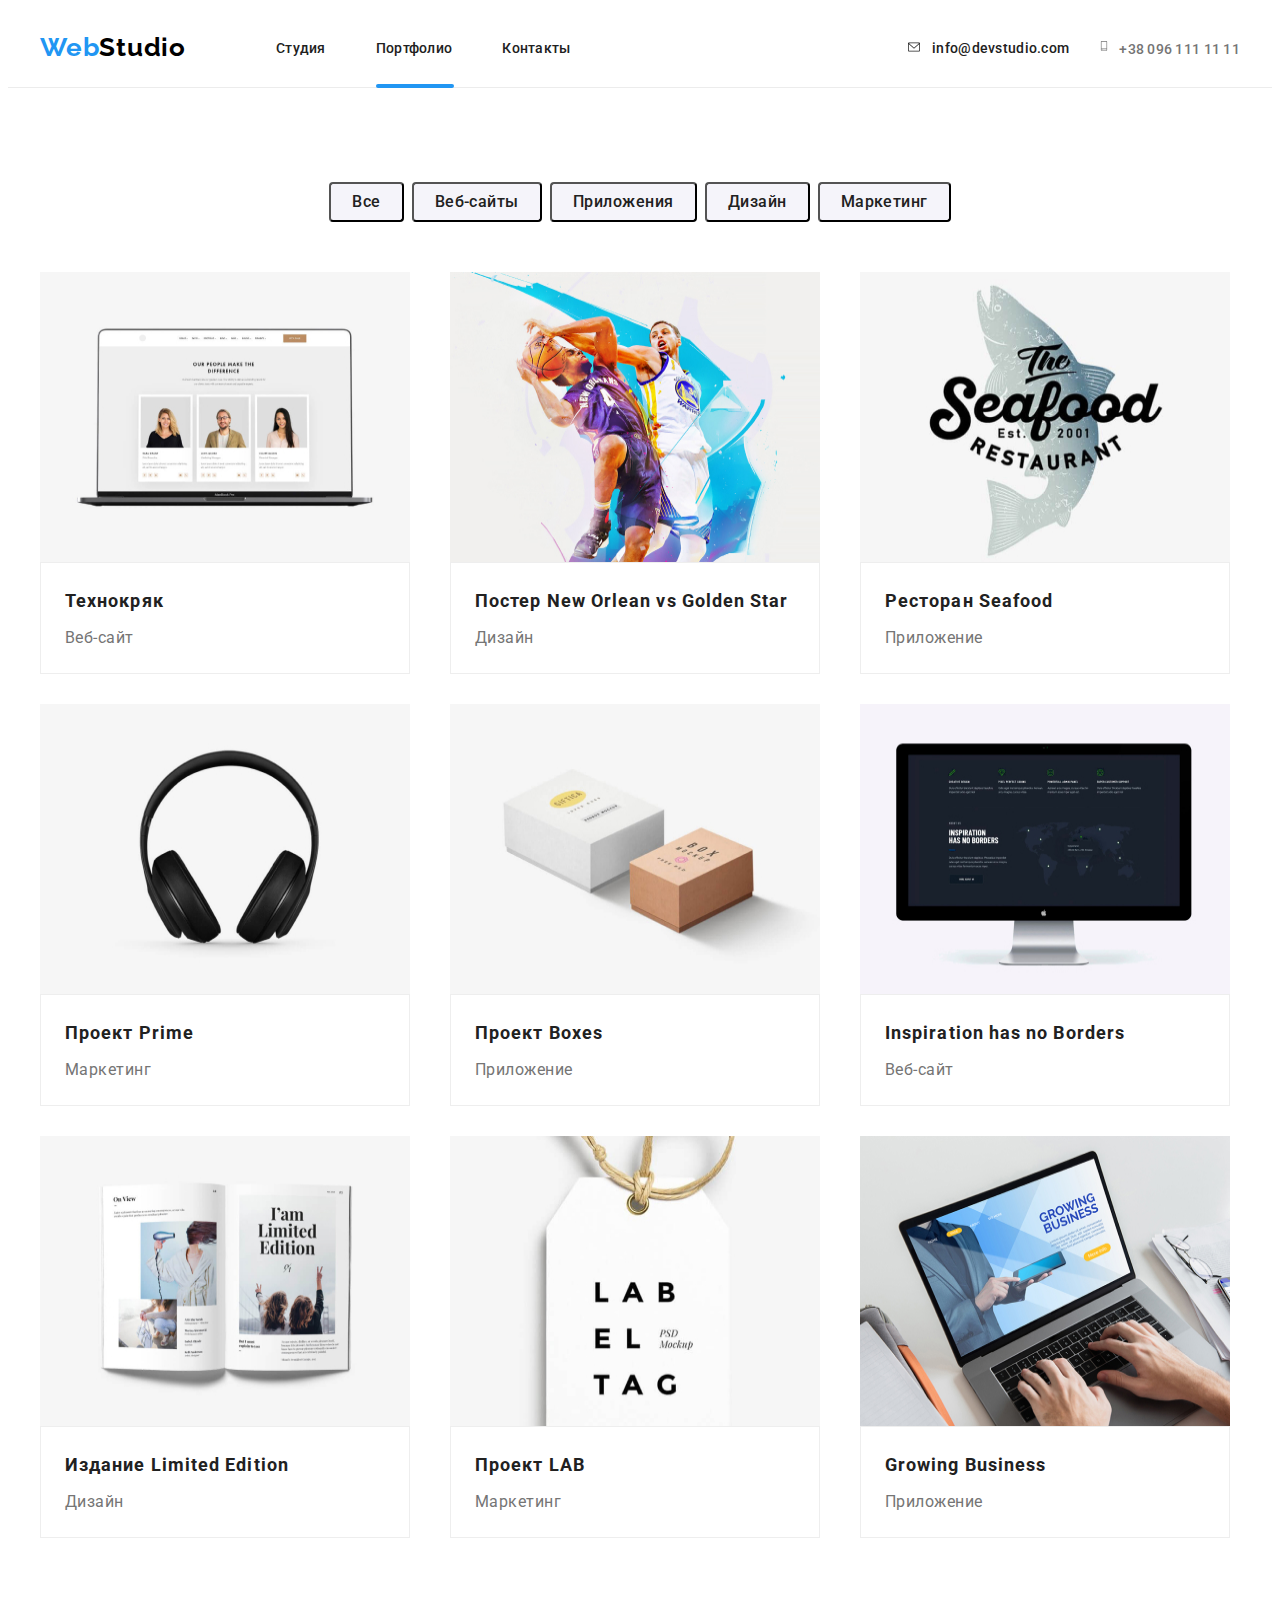
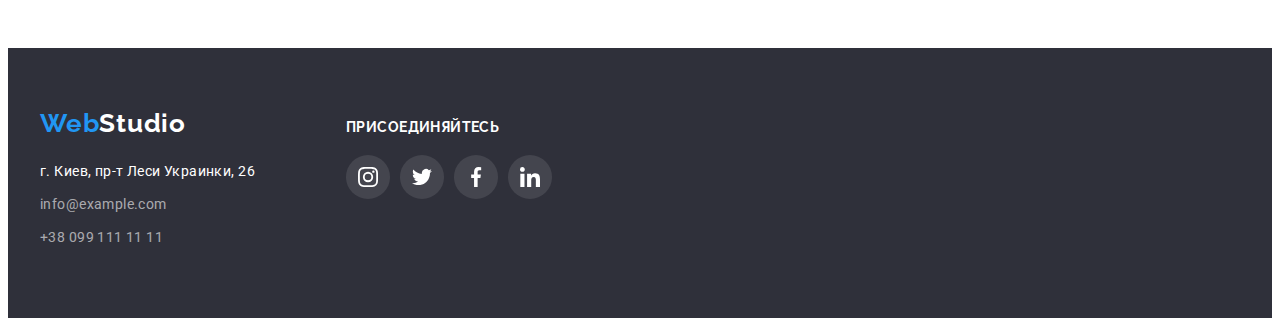
==== commit deda9e55: "goit-markup-hw-05 draft" ====
--- a/portfolio.html
+++ b/portfolio.html
@@ -32,10 +32,10 @@
         <nav class="header-nav">
           <ul class="header-list list">
             <li class="header-item">
-              <a class="header-link header-link-current link" href="">Студия</a>
+              <a class="header-link link" href="./index.html">Студия</a>
             </li>
             <li class="header-item">
-              <a class="header-link link" href="./portfolio.html">Портфолио</a>
+              <a class="header-link header-link-crrt link" href="">Портфолио</a>
             </li>
             <li class="header-item">
               <a class="header-link link" href="">Контакты</a>
--- a/scc/styles.css
+++ b/scc/styles.css
@@ -189,6 +189,41 @@
     --color1: var(--accent-cl);
 }
 
+.header-link-current {
+    position: relative;
+}
+
+.header-link-crrt {
+    position: relative;
+}
+
+.header-link-current::after {
+    content: '';
+    position: absolute;
+    bottom: 0;
+    left: 0;
+
+    display: block;
+    width: 48px;
+    height: 4px;
+   
+    border-radius: 4px;
+    background-color: var(--accent-cl); 
+}
+
+.header-link-crrt::after {
+    content: '';
+    position: absolute;
+    bottom: 0;
+    left: 0;
+
+    display: block;
+    width: 78px;
+    height: 4px;
+   
+    border-radius: 4px;
+    background-color: var(--accent-cl); 
+}
 
 .header-phone {
     padding-top: 32px;
@@ -266,6 +301,14 @@
     box-shadow: 0px 4px 4px rgba(0, 0, 0, 0.15);        
     border-radius: 4px; 
     transition: visibility 250ms cubic-bezier(0.4, 0, 0.2, 1) 0s;
+
+    /* transition: opacity 250ms cubic-bezier(0.4, 0, 0.2, 1) 0s; */
+
+    /* transition-property: ;
+    transition-duration: ;
+    transition-timing-function: ;
+    transition-delay: ; */
+
 }
 
 .hero-btn:hover,
@@ -353,6 +396,33 @@
 text-align: center;
 letter-spacing: 0.03em;
 color: var(--main-txt-cl);
+}
+
+.affairs-thumb {
+    position: relative;
+}
+
+
+.affairs-thumb > .affairs-text {
+  position: absolute;
+  bottom: 0;
+  right: 0;
+  width: 370px;
+  
+  height: 70px;
+  margin: 0;
+  padding-top: 27px;
+    
+  font-weight: 700;
+  font-size: 14px;
+  line-height: calc(16 / 14);
+  text-align: center;
+  letter-spacing: 0.03em;
+  text-transform: uppercase;
+
+  color: #FFFFFF;
+  background: rgba(47, 48, 58, 0.8);
+
 }
 
 
@@ -866,8 +936,11 @@
     width: 100%;
     height: 100%;
 
-    background: rgba(0, 0, 0, 0.2);
+    background-color: rgba(0, 0, 0, 0.2);
     backdrop-filter: blur(3px);
+    
+    opacity: 1; 
+    transform: opacity 500ms cubic-bezier(0.4, 0, 0.2, 1);
 }
 
 .backdrop.is-hidden {
@@ -876,17 +949,24 @@
     pointer-events: none; 
 }
 
+.backdrop.is-hidden .modal {
+    transform: translate(-50%, -50%) scale(1.1);
+}
+
 .modal {
-    position: relative;
+    position: absolute;
     top: 50%;
     left: 50%;
-    transform: translate(-50%, -50%);  
+ 
     width: 528px;
     height: 581px;
 
-    background: #FFFFFF;
+    background-color: #FFFFFF;
     box-shadow: 0px 1px 3px rgba(0, 0, 0, 0.12), 0px 1px 1px rgba(0, 0, 0, 0.14), 0px 2px 1px rgba(0, 0, 0, 0.2);
     border-radius: 4px; 
+
+    transform: translate(-50%, -50%) scale(1);    
+    transition: transform 250ms cubic-bezier(0.4, 0, 0.2, 1);
 }
 
 .modal-btn {
